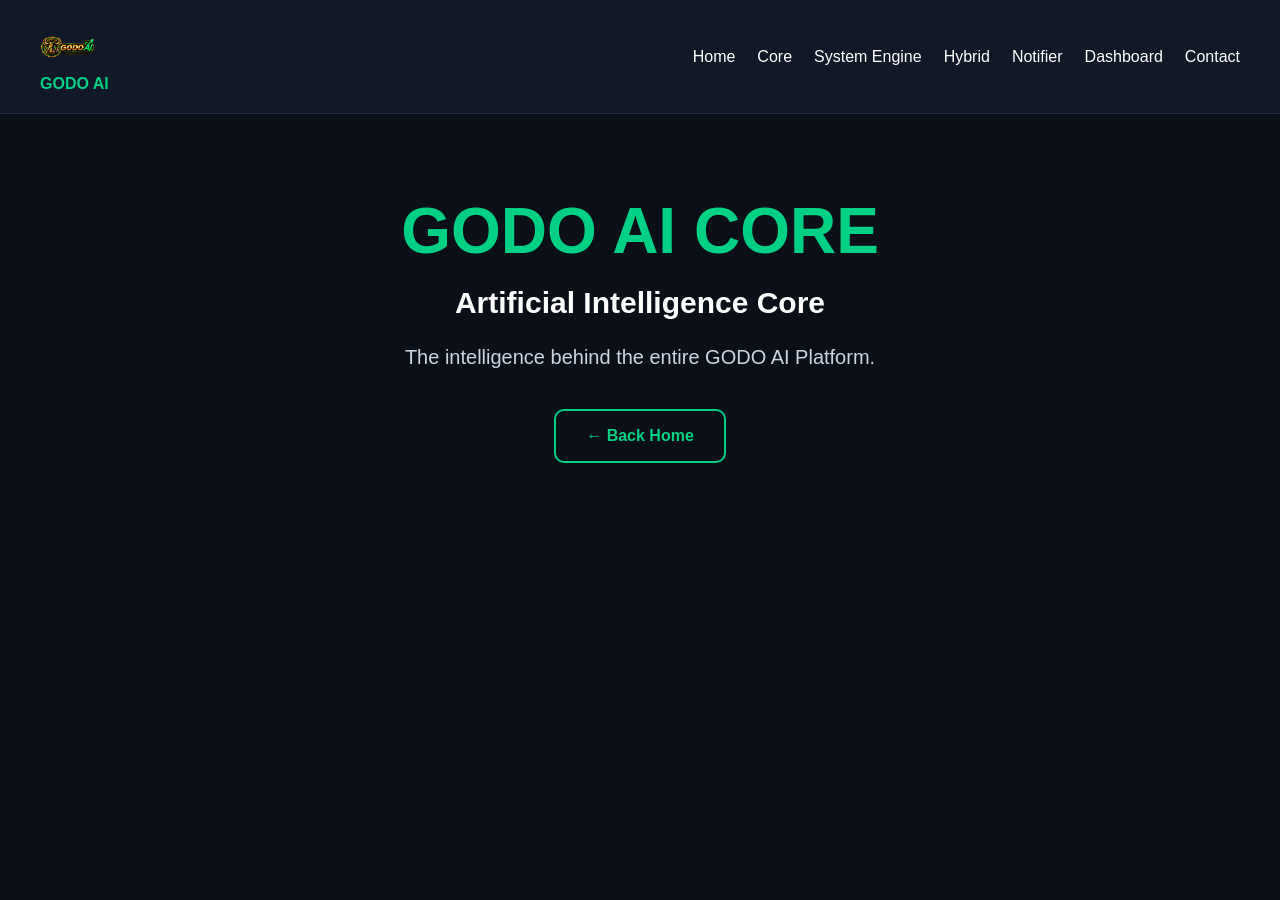
==== core.html @ 465556d6 "Upgrade" ====
<!DOCTYPE html>
<html lang="en">

<head>

<meta charset="UTF-8">

<meta name="viewport" content="width=device-width, initial-scale=1.0">

<title>GODO AI Core</title>

<link rel="stylesheet" href="css/style.css">

</head>

<body>

<nav>

<div class="logo">
    <a href="index.html">
        <img src="images/godo-ai-logo-small.png" alt="GODO AI">
    </a>

<h1>

<a href="index.html">

GODO AI

</a>

</h1>

</div>

<ul>

<li><a href="index.html">Home</a></li>

<li><a href="core.html">Core</a></li>

<li><a href="system.html">System Engine</a></li>

<li><a href="hybrid.html">Hybrid</a></li>

<li><a href="notifier.html">Notifier</a></li>

<li><a href="dashboard.html">Dashboard</a></li>

<li><a href="#">Contact</a></li>

</ul>

</nav>

<header>

<div class="hero">

<h2>GODO AI CORE</h2>

<h3>Artificial Intelligence Core</h3>

<p>

The intelligence behind the entire GODO AI Platform.

</p>

<div class="hero-buttons">

<a href="index.html" class="btn-secondary">

← Back Home

</a>

</div>

</div>

</header>

</body>

</html>
---- css/style.css ----
* {
    margin: 0;
    padding: 0;
    box-sizing: border-box;
    font-family: Arial, sans-serif;
}

body {
    background: #0b0f17;
    color: white;
    min-height: 100vh;
}

nav {
    display: flex;
    justify-content: space-between;
    align-items: center;
    padding: 20px 40px;
    background: #111827;
    border-bottom: 1px solid #1f2937;
}

.logo h1 {
    color: #00d084;
    font-size: 32px;
}

.logo a {
    color: #00d084;
    text-decoration: none;
}

nav ul {
    display: flex;
    list-style: none;
    gap: 22px;
    flex-wrap: wrap;
}

nav a {
    color: white;
    text-decoration: none;
    font-size: 16px;
    transition: .3s;
}

nav a:hover {
    color: #00d084;
}

header {
    text-align: center;
}

.hero {
    max-width: 1000px;
    margin: auto;
    padding: 80px 20px;
}

.hero h2 {
    font-size: 64px;
    color: #00d084;
    margin-bottom: 18px;
}

.hero h3 {
    font-size: 30px;
    margin-bottom: 20px;
}

.hero p {
    font-size: 20px;
    line-height: 34px;
    color: #cbd5e1;
}

.hero-buttons {
    display: flex;
    justify-content: center;
    gap: 20px;
    flex-wrap: wrap;
    margin-top: 35px;
}

.btn-primary,
.btn-secondary {
    padding: 16px 30px;
    border-radius: 10px;
    text-decoration: none;
    font-weight: bold;
    transition: .3s;
}

.btn-primary {
    background: #00d084;
    color: #000;
}

.btn-primary:hover {
    transform: scale(1.05);
}

.btn-secondary {
    border: 2px solid #00d084;
    color: #00d084;
}

.btn-secondary:hover {
    background: #00d084;
    color: #000;
}

.products,
.dashboard-grid,
.system-info {
    display: grid;
    grid-template-columns: repeat(auto-fit, minmax(250px, 1fr));
    gap: 24px;
    max-width: 1300px;
    margin: auto;
}

.products {
    padding: 60px 30px;
}

.card {
    background: #111827;
    border: 1px solid #1f2937;
    border-radius: 16px;
    padding: 28px;
    transition: .3s;
}

.card:hover {
    transform: translateY(-5px);
    border-color: #00d084;
    box-shadow: 0 0 20px rgba(0, 208, 132, .2);
}

.card h2 {
    color: #00d084;
    margin-bottom: 15px;
    font-size: 24px;
}

.card p {
    color: #cbd5e1;
    line-height: 28px;
}

.about {
    max-width: 1000px;
    margin: 70px auto;
    padding: 0 30px;
    text-align: center;
}

.about h2 {
    color: #00d084;
    font-size: 40px;
    margin-bottom: 20px;
}

.about p {
    color: #cbd5e1;
    font-size: 19px;
    line-height: 35px;
}

/* Dashboard */

.dashboard-header {
    text-align: center;
    padding: 40px 20px 20px;
}

.dashboard-header h1 {
    color: #00e5ff;
    font-size: 2.4rem;
    margin-bottom: 10px;
}

.dashboard-header p {
    color: #cbd5e1;
}

.system-info {
    padding: 20px 30px;
}

.info-box {
    background: #111827;
    border: 1px solid #00e5ff;
    border-radius: 14px;
    padding: 22px;
    text-align: center;
    box-shadow: 0 0 15px rgba(0, 229, 255, .12);
}

.info-box h3 {
    color: #00e5ff;
    margin-bottom: 10px;
}

.dashboard {
    padding: 40px 30px 80px;
}

.dashboard-grid {
    padding: 0;
}

.signal-card,
.active-signal-card {
    background: #0f172a;
    border: 1px solid #263244;
    border-radius: 12px;
    padding: 16px;
    margin-bottom: 12px;
}

.signal-symbol {
    color: #00ff99;
    font-size: 21px;
    font-weight: bold;
    margin-bottom: 8px;
}

.signal-direction {
    display: inline-block;
    padding: 5px 12px;
    border-radius: 20px;
    font-weight: bold;
    margin-bottom: 12px;
}

.signal-direction.BUY {
    color: #00ff66;
    border: 1px solid #00ff66;
}

.signal-direction.SELL {
    color: #ff5555;
    border: 1px solid #ff5555;
}

.signal-row,
.price-row {
    display: flex;
    justify-content: space-between;
    gap: 15px;
    padding: 7px 0;
    border-bottom: 1px solid #1f2937;
}

.signal-row span,
.price-row span {
    color: #94a3b8;
}

.signal-row strong,
.price-row strong {
    color: #fff;
}

.signal-card small,
.active-signal-card small {
    display: block;
    margin-top: 12px;
    color: #94a3b8;
}

.active-signal-header {
    display: flex;
    justify-content: space-between;
    align-items: center;
    gap: 10px;
    margin-bottom: 12px;
}

.active-signal-header strong {
    color: #00ff99;
    font-size: 18px;
}

.status {
    padding: 5px 10px;
    border-radius: 20px;
    font-size: 12px;
    font-weight: bold;
}

.status.active {
    color: #00ff66;
    border: 1px solid #00ff66;
}

.status.win {
    color: #00bfff;
    border: 1px solid #00bfff;
}

.status.loss {
    color: #ff4444;
    border: 1px solid #ff4444;
}

.status.breakeven {
    color: #ffaa00;
    border: 1px solid #ffaa00;
}

.trade-direction {
    color: #00e5ff;
    font-size: 17px;
    font-weight: bold;
    margin-bottom: 15px;
}

.trade-grid {
    display: grid;
    grid-template-columns: 1fr 1fr;
    gap: 12px;
}

.trade-grid div {
    background: #111827;
    padding: 10px;
    border-radius: 8px;
}

.trade-grid span {
    display: block;
    color: #94a3b8;
    font-size: 12px;
    margin-bottom: 5px;
}

.trade-grid strong {
    font-size: 13px;
}

#livePrices {
    text-align: left;
}

#latestSignals,
#activeTrades {
    text-align: left;
}

@media (max-width: 768px) {

    nav {
        padding: 18px;
        flex-direction: column;
        gap: 15px;
    }

    nav ul {
        justify-content: center;
        gap: 12px;
    }

    nav a {
        font-size: 14px;
    }

    .hero {
        padding: 55px 18px;
    }

    .hero h2 {
        font-size: 44px;
    }

    .hero h3 {
        font-size: 24px;
    }

    .hero p {
        font-size: 17px;
        line-height: 28px;
    }

    .dashboard,
    .products {
        padding: 30px 15px 60px;
    }

    .dashboard-header h1 {
        font-size: 1.8rem;
    }

    .trade-grid {
        grid-template-columns: 1fr;
    }
}

/* ==========================
   COMPACT ACTIVE SIGNALS
   ========================== */

.active-signals-card {
    overflow: hidden;
}

.active-signals-title {
    display: flex;
    justify-content: space-between;
    align-items: center;
    cursor: pointer;
    user-select: none;
}

.active-signals-title h2 {
    margin-bottom: 5px;
}

.active-signals-title span {
    color: #00d084;
}

#activeSignalsArrow {
    font-size: 28px;
    transition: transform .25s ease;
}

.active-signals-content {
    display: none;
    margin-top: 20px;
}

.active-signals-content.open {
    display: block;
}

.active-signal-card {
    background: #0b0f17;
    border: 1px solid #1f2937;
    border-radius: 10px;
    padding: 15px;
    margin-bottom: 10px;
}

.active-signal-header {
    display: flex;
    justify-content: space-between;
    align-items: center;
    gap: 10px;
}

.active-signal-header strong {
    color: #00d084;
}

.active-signal-card small {
    display: block;
    margin-top: 12px;
    color: #888;
}

/* ==========================
   GODO AI LOGO
   ========================== */

.logo img {
    width: 55px;
    height: 55px;
    object-fit: contain;
    display: block;
}

.logo a {
    display: flex;
    align-items: center;
}

@media (max-width: 768px) {

    .logo img {
        width: 45px;
        height: 45px;
    }

}
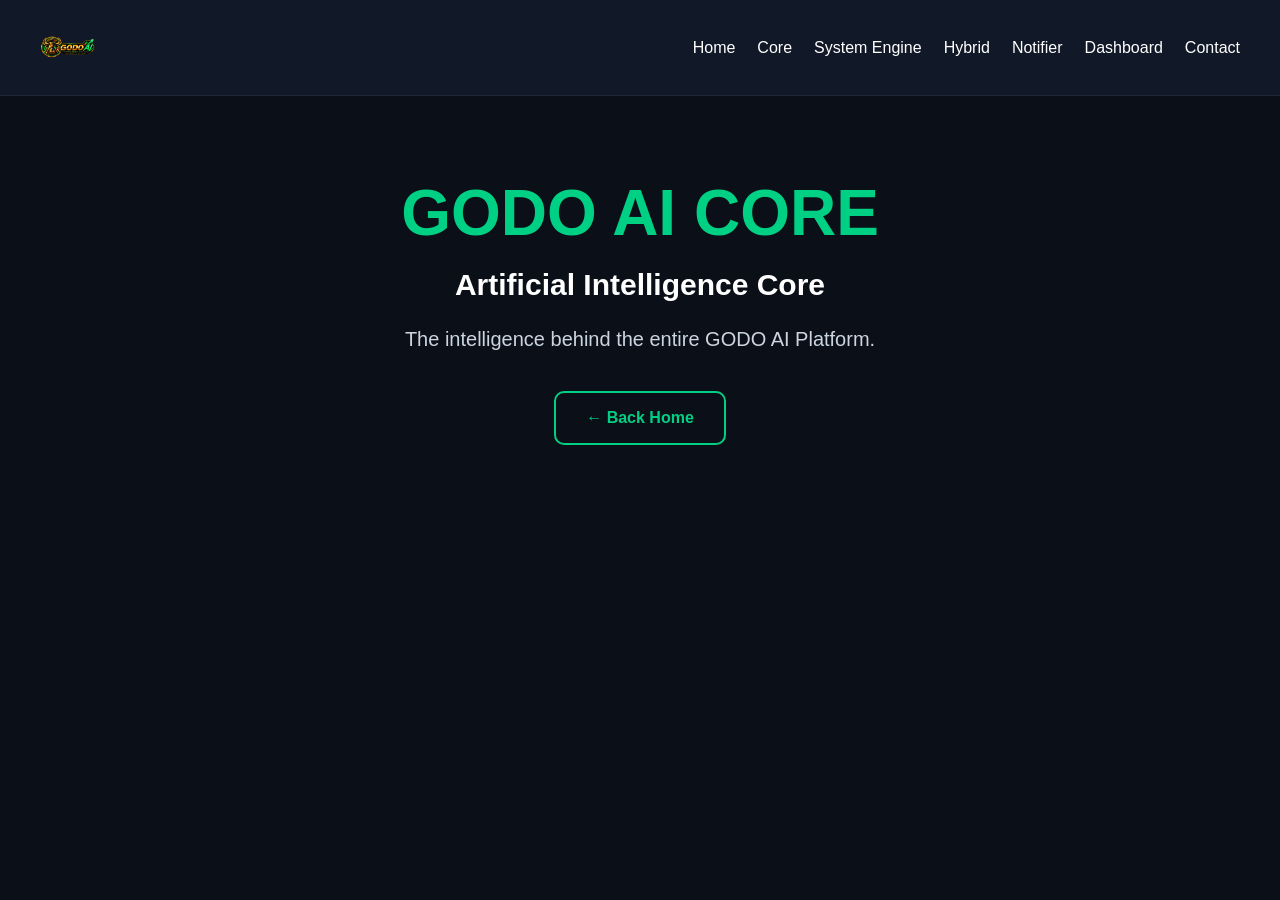
==== commit 0a789c4e: "Upgrade" ====
--- a/core.html
+++ b/core.html
@@ -21,17 +21,6 @@
     <a href="index.html">
         <img src="images/godo-ai-logo-small.png" alt="GODO AI">
     </a>
-
-<h1>
-
-<a href="index.html">
-
-GODO AI
-
-</a>
-
-</h1>
-
 </div>
 
 <ul>
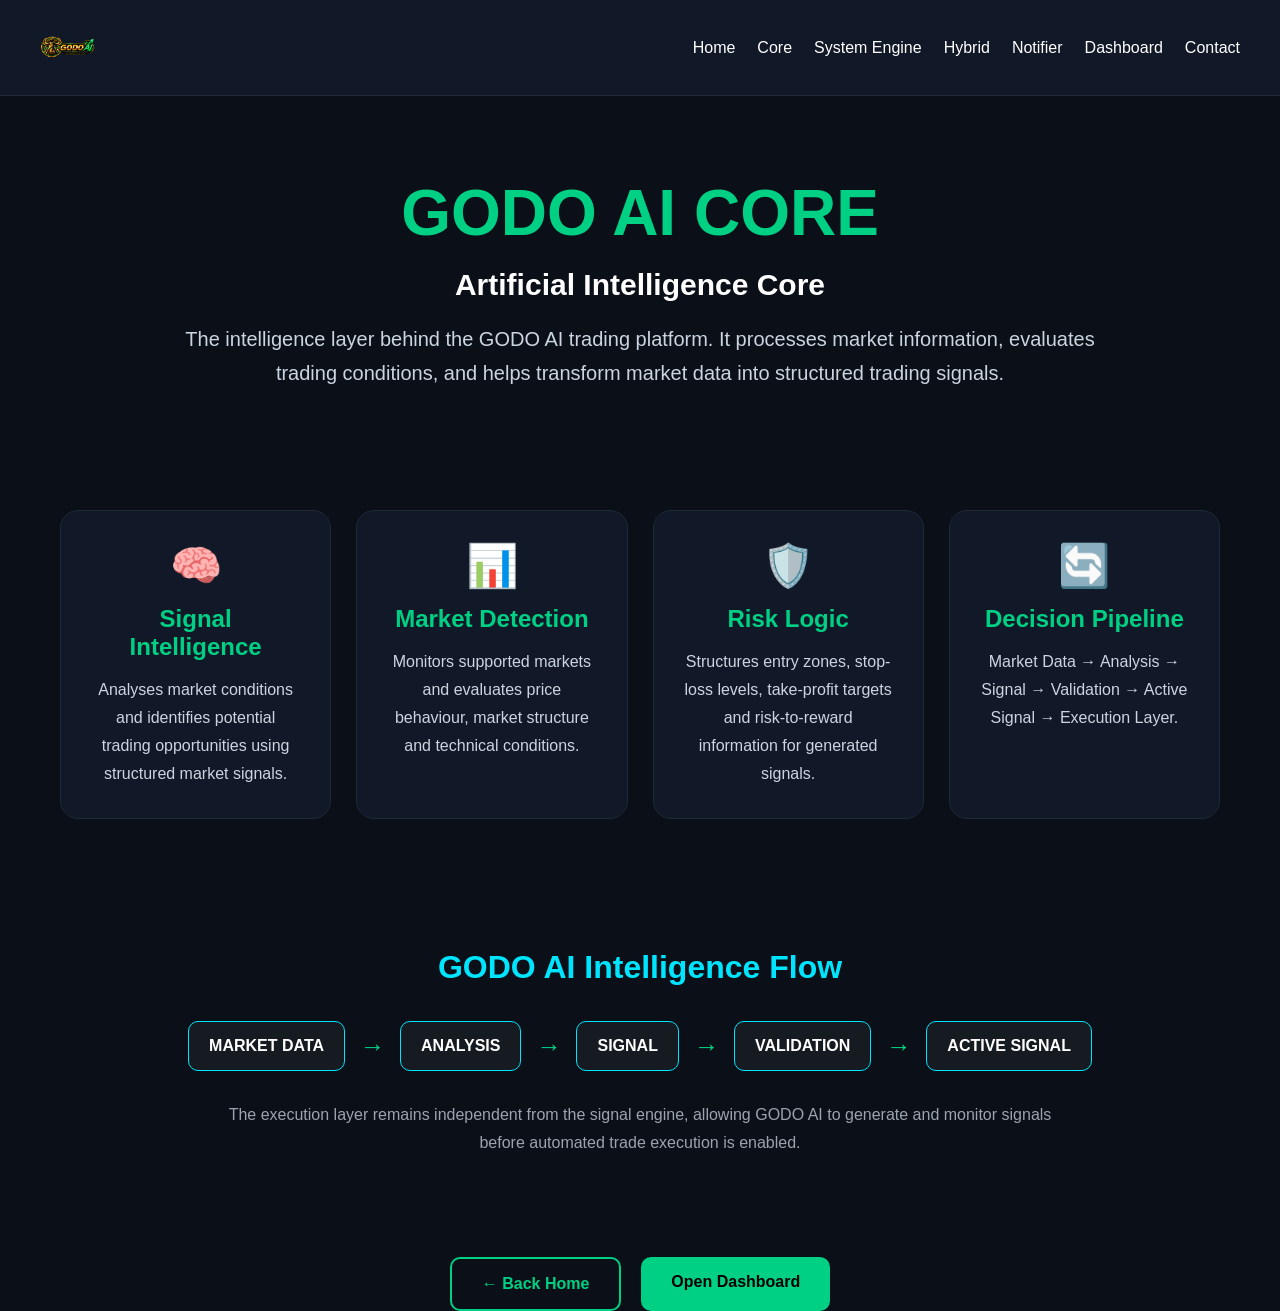
==== commit c46afc39: "Upgrade" ====
--- a/core.html
+++ b/core.html
@@ -37,7 +37,7 @@
 
 <li><a href="dashboard.html">Dashboard</a></li>
 
-<li><a href="#">Contact</a></li>
+<li><a href="contact.html">Contact</a></li>
 
 </ul>
 
@@ -52,25 +52,124 @@
 <h3>Artificial Intelligence Core</h3>
 
 <p>
-
-The intelligence behind the entire GODO AI Platform.
-
+The intelligence layer behind the GODO AI trading platform.
+It processes market information, evaluates trading conditions,
+and helps transform market data into structured trading signals.
 </p>
-
-<div class="hero-buttons">
-
-<a href="index.html" class="btn-secondary">
-
-← Back Home
-
-</a>
-
-</div>
 
 </div>
 
 </header>
 
+
+<section class="core-grid">
+
+<div class="core-card">
+
+<div class="core-icon">🧠</div>
+
+<h2>Signal Intelligence</h2>
+
+<p>
+Analyses market conditions and identifies potential trading
+opportunities using structured market signals.
+</p>
+
+</div>
+
+
+<div class="core-card">
+
+<div class="core-icon">📊</div>
+
+<h2>Market Detection</h2>
+
+<p>
+Monitors supported markets and evaluates price behaviour,
+market structure and technical conditions.
+</p>
+
+</div>
+
+
+<div class="core-card">
+
+<div class="core-icon">🛡️</div>
+
+<h2>Risk Logic</h2>
+
+<p>
+Structures entry zones, stop-loss levels, take-profit targets
+and risk-to-reward information for generated signals.
+</p>
+
+</div>
+
+
+<div class="core-card">
+
+<div class="core-icon">🔄</div>
+
+<h2>Decision Pipeline</h2>
+
+<p>
+Market Data → Analysis → Signal → Validation → Active Signal
+→ Execution Layer.
+</p>
+
+</div>
+
+</section>
+
+
+<section class="core-flow">
+
+<h2>GODO AI Intelligence Flow</h2>
+
+<div class="flow">
+
+<div>MARKET DATA</div>
+
+<span>→</span>
+
+<div>ANALYSIS</div>
+
+<span>→</span>
+
+<div>SIGNAL</div>
+
+<span>→</span>
+
+<div>VALIDATION</div>
+
+<span>→</span>
+
+<div>ACTIVE SIGNAL</div>
+
+</div>
+
+<p>
+The execution layer remains independent from the signal engine,
+allowing GODO AI to generate and monitor signals before automated
+trade execution is enabled.
+</p>
+
+</section>
+
+
+<div class="hero-buttons">
+
+<a href="index.html" class="btn-secondary">
+← Back Home
+</a>
+
+<a href="dashboard.html" class="btn-primary">
+Open Dashboard
+</a>
+
+</div>
+
+
 </body>
 
 </html>
--- a/css/style.css
+++ b/css/style.css
@@ -486,3 +486,424 @@
     }
 
 }
+
+/* ==========================
+   GODO AI CORE
+   ========================== */
+
+.core-grid{
+    max-width:1200px;
+    margin:20px auto 70px;
+    padding:20px;
+    display:grid;
+    grid-template-columns:repeat(auto-fit,minmax(240px,1fr));
+    gap:25px;
+}
+
+.core-card{
+    background:#111827;
+    border:1px solid #1f2937;
+    border-radius:18px;
+    padding:30px;
+    text-align:center;
+    transition:.3s;
+}
+
+.core-card:hover{
+    transform:translateY(-7px);
+    border-color:#00d084;
+    box-shadow:0 0 25px rgba(0,208,132,.22);
+}
+
+.core-icon{
+    font-size:42px;
+    margin-bottom:15px;
+}
+
+.core-card h2{
+    color:#00d084;
+    margin-bottom:15px;
+}
+
+.core-card p{
+    color:#cbd5e1;
+    font-size:16px;
+    line-height:28px;
+}
+
+.core-flow{
+    max-width:1200px;
+    margin:0 auto 60px;
+    padding:40px 25px;
+    text-align:center;
+}
+
+.core-flow h2{
+    color:#00e5ff;
+    margin-bottom:35px;
+    font-size:32px;
+}
+
+.flow{
+    display:flex;
+    justify-content:center;
+    align-items:center;
+    gap:15px;
+    flex-wrap:wrap;
+}
+
+.flow div{
+    background:#161b22;
+    border:1px solid #00e5ff;
+    border-radius:10px;
+    padding:15px 20px;
+    color:white;
+    font-weight:bold;
+}
+
+.flow span{
+    color:#00d084;
+    font-size:25px;
+    font-weight:bold;
+}
+
+.core-flow p{
+    max-width:850px;
+    margin:30px auto 0;
+    color:#9ca3af;
+    line-height:28px;
+}
+
+@media(max-width:768px){
+
+    .core-grid{
+        padding:20px;
+        margin-bottom:30px;
+    }
+
+    .core-flow{
+        padding:25px 15px;
+    }
+
+    .flow{
+        flex-direction:column;
+    }
+
+    .flow span{
+        transform:rotate(90deg);
+    }
+
+}
+
+/* ==========================
+   GODO AI SYSTEM ENGINE
+   ========================== */
+
+.engine-grid{
+    max-width:1200px;
+    margin:10px auto 70px;
+    padding:20px;
+    display:grid;
+    grid-template-columns:repeat(auto-fit,minmax(260px,1fr));
+    gap:25px;
+}
+
+.engine-card{
+    background:#111827;
+    border:1px solid #1f2937;
+    border-radius:18px;
+    padding:30px;
+    text-align:center;
+    transition:.3s;
+}
+
+.engine-card:hover{
+    transform:translateY(-7px);
+    border-color:#00e5ff;
+    box-shadow:0 0 25px rgba(0,229,255,.18);
+}
+
+.engine-icon{
+    font-size:42px;
+    margin-bottom:15px;
+}
+
+.engine-card h2{
+    color:#00e5ff;
+    margin-bottom:15px;
+}
+
+.engine-card p{
+    color:#cbd5e1;
+    line-height:28px;
+    font-size:16px;
+}
+
+.engine-status{
+    display:inline-block;
+    margin-top:20px;
+    padding:7px 15px;
+    border-radius:20px;
+    font-size:12px;
+    font-weight:bold;
+}
+
+.engine-status.active{
+    color:#00d084;
+    border:1px solid #00d084;
+}
+
+.engine-status.development{
+    color:#ffaa00;
+    border:1px solid #ffaa00;
+}
+
+.engine-flow{
+    max-width:1250px;
+    margin:0 auto 60px;
+    padding:40px 20px;
+    text-align:center;
+}
+
+.engine-flow h2{
+    color:#00d084;
+    font-size:32px;
+    margin-bottom:35px;
+}
+
+.engine-pipeline{
+    display:flex;
+    justify-content:center;
+    align-items:center;
+    gap:12px;
+    flex-wrap:wrap;
+}
+
+.engine-pipeline div{
+    background:#161b22;
+    border:1px solid #00e5ff;
+    border-radius:10px;
+    padding:14px 17px;
+    color:white;
+    font-weight:bold;
+    font-size:14px;
+}
+
+.engine-pipeline span{
+    color:#00d084;
+    font-size:22px;
+    font-weight:bold;
+}
+
+.engine-flow p{
+    max-width:900px;
+    margin:30px auto 0;
+    color:#9ca3af;
+    line-height:28px;
+}
+
+@media(max-width:768px){
+
+    .engine-grid{
+        padding:20px;
+    }
+
+    .engine-flow{
+        padding:25px 15px;
+    }
+
+    .engine-pipeline{
+        flex-direction:column;
+    }
+
+    .engine-pipeline span{
+        transform:rotate(90deg);
+    }
+
+}
+
+/* ==========================
+
+/* ==========================
+   GODO AI CONTACT PAGE
+   ========================== */
+
+.contact-page{
+    min-height:70vh;
+    display:flex;
+    align-items:center;
+    justify-content:center;
+    padding:70px 20px;
+}
+
+.contact-content{
+    width:100%;
+    max-width:850px;
+    text-align:center;
+}
+
+.contact-content h2{
+    font-size:48px;
+    color:#00d084;
+    margin-bottom:15px;
+}
+
+.contact-content h3{
+    font-size:26px;
+    color:#cbd5e1;
+    margin-bottom:35px;
+}
+
+.contact-card{
+    background:#111827;
+    border:1px solid #1f2937;
+    border-radius:20px;
+    padding:35px;
+    box-shadow:0 0 25px rgba(0,208,132,.12);
+    margin-bottom:35px;
+}
+
+.contact-card p{
+    color:#cbd5e1;
+    font-size:19px;
+    line-height:32px;
+    margin-bottom:15px;
+}
+
+.contact-card p:last-child{
+    margin-bottom:0;
+}
+
+@media (max-width:768px){
+
+    .contact-page{
+        padding:50px 18px;
+    }
+
+    .contact-content h2{
+        font-size:36px;
+    }
+
+    .contact-content h3{
+        font-size:21px;
+    }
+
+    .contact-card{
+        padding:25px 20px;
+    }
+
+    .contact-card p{
+        font-size:17px;
+        line-height:28px;
+    }
+
+    .hero-buttons{
+        gap:12px;
+    }
+
+}	
+
+
+/* ==========================
+   GODO AI HYBRID
+   ========================== */
+
+.hybrid-grid {
+    max-width: 1200px;
+    margin: 20px auto 70px;
+    padding: 20px;
+    display: grid;
+    grid-template-columns: repeat(auto-fit, minmax(240px, 1fr));
+    gap: 25px;
+}
+
+.hybrid-card {
+    background: #111827;
+    border: 1px solid #1f2937;
+    border-radius: 18px;
+    padding: 30px;
+    text-align: center;
+    transition: .3s;
+}
+
+.hybrid-card:hover {
+    transform: translateY(-7px);
+    border-color: #00d084;
+    box-shadow: 0 0 25px rgba(0,208,132,.22);
+}
+
+.hybrid-card h2 {
+    color: #00d084;
+    margin-bottom: 15px;
+}
+
+.hybrid-card p {
+    color: #cbd5e1;
+    line-height: 28px;
+    font-size: 16px;
+}
+
+.hybrid-flow {
+    max-width: 1200px;
+    margin: 0 auto 60px;
+    padding: 40px 25px;
+    text-align: center;
+}
+
+.hybrid-flow h2 {
+    color: #00e5ff;
+    margin-bottom: 35px;
+    font-size: 32px;
+}
+
+.hybrid-pipeline {
+    display: flex;
+    justify-content: center;
+    align-items: center;
+    gap: 15px;
+    flex-wrap: wrap;
+}
+
+.hybrid-pipeline div {
+    background: #161b22;
+    border: 1px solid #00e5ff;
+    border-radius: 10px;
+    padding: 15px 20px;
+    color: white;
+    font-weight: bold;
+}
+
+.hybrid-pipeline span {
+    color: #00d084;
+    font-size: 25px;
+    font-weight: bold;
+}
+
+.hybrid-flow p {
+    max-width: 850px;
+    margin: 30px auto 0;
+    color: #9ca3af;
+    line-height: 28px;
+}
+
+@media (max-width: 768px) {
+
+    .hybrid-grid {
+        padding: 20px;
+        margin-bottom: 30px;
+    }
+
+    .hybrid-flow {
+        padding: 25px 15px;
+    }
+
+    .hybrid-pipeline {
+        flex-direction: column;
+    }
+
+    .hybrid-pipeline span {
+        transform: rotate(90deg);
+    }
+
+}
+
